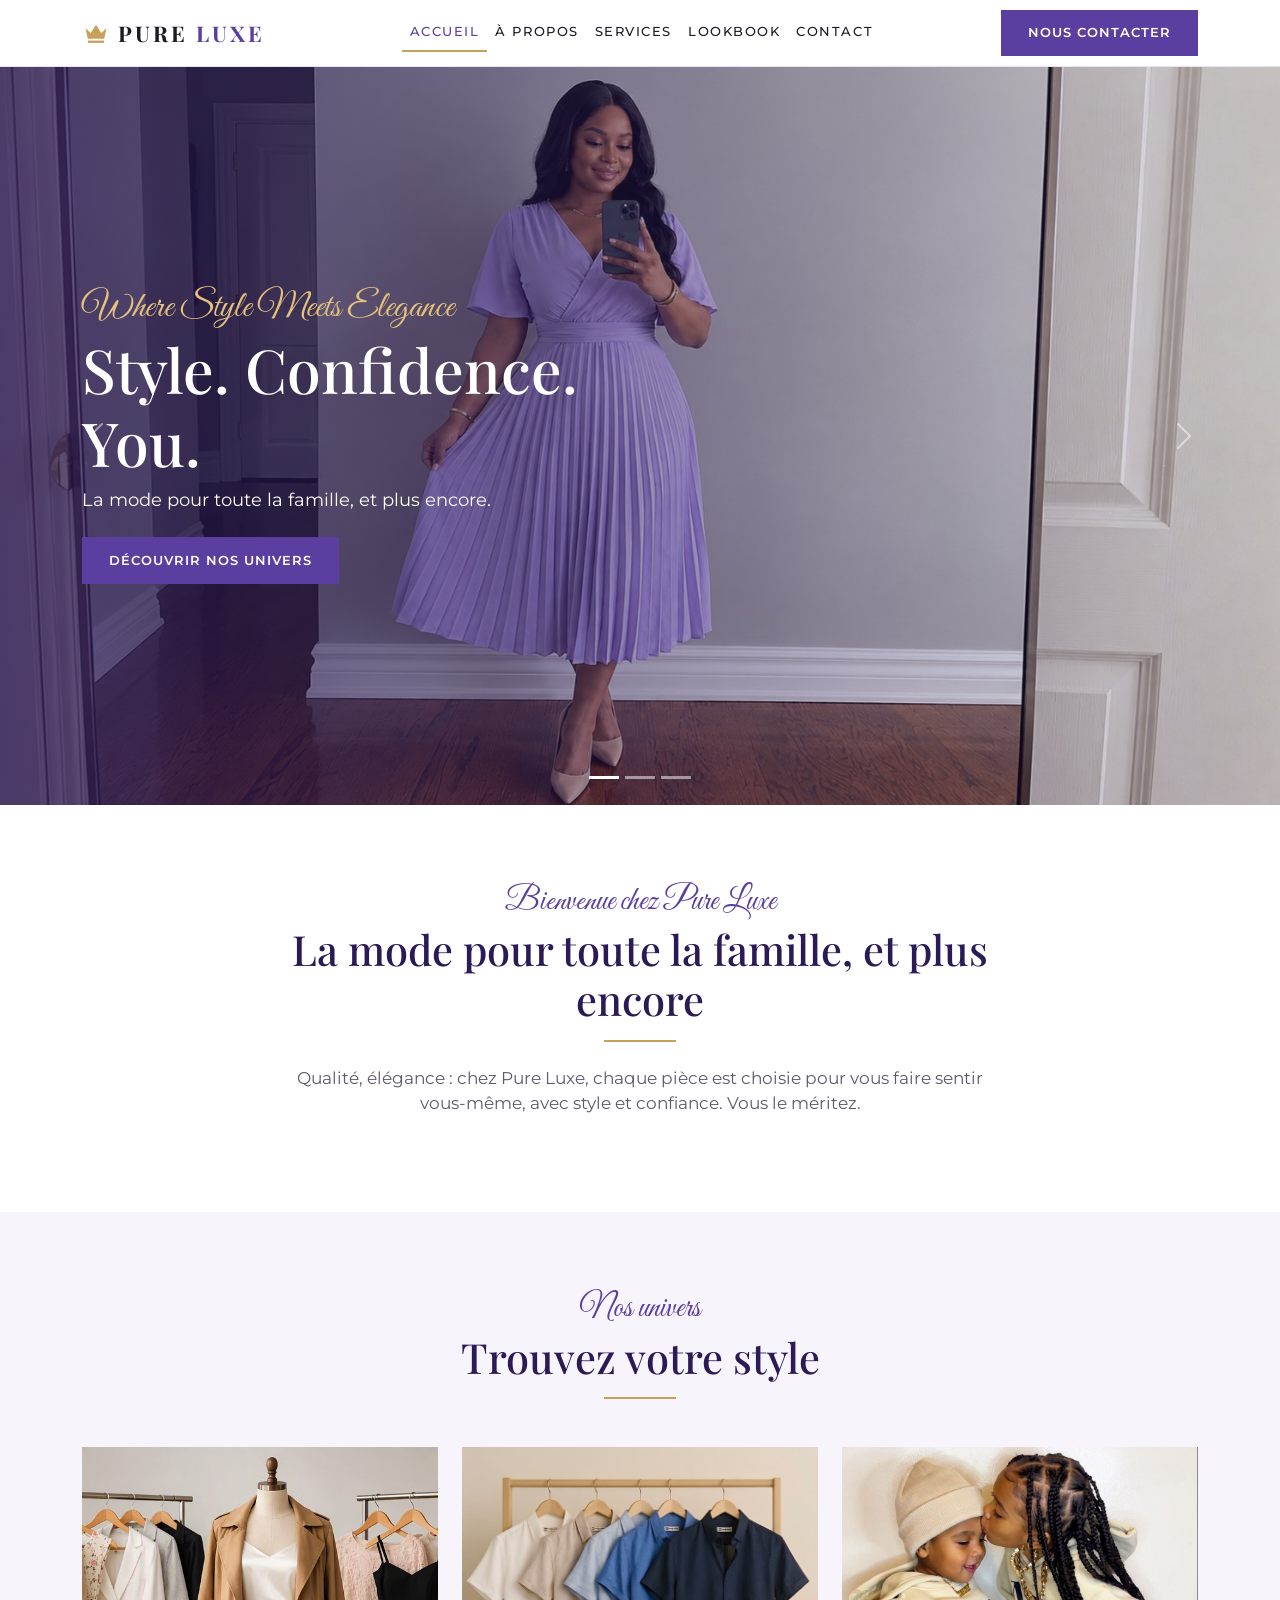
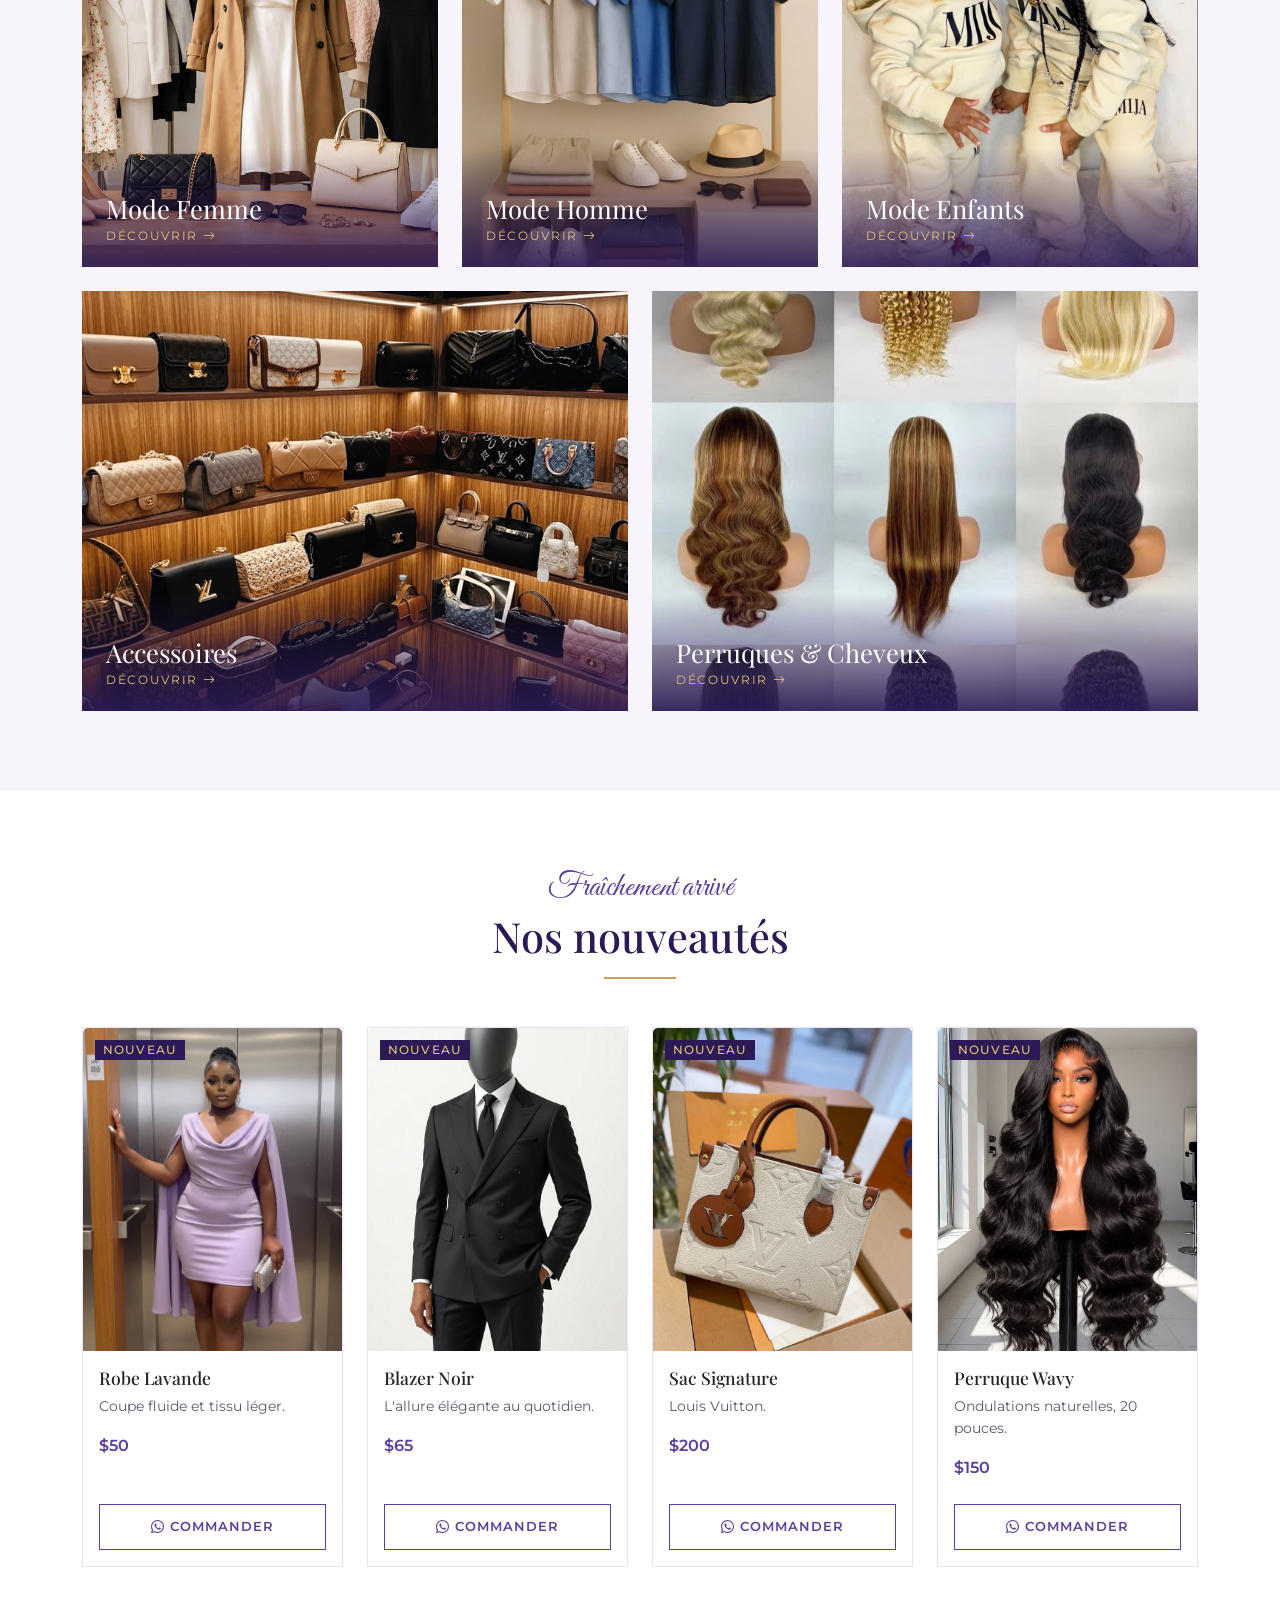
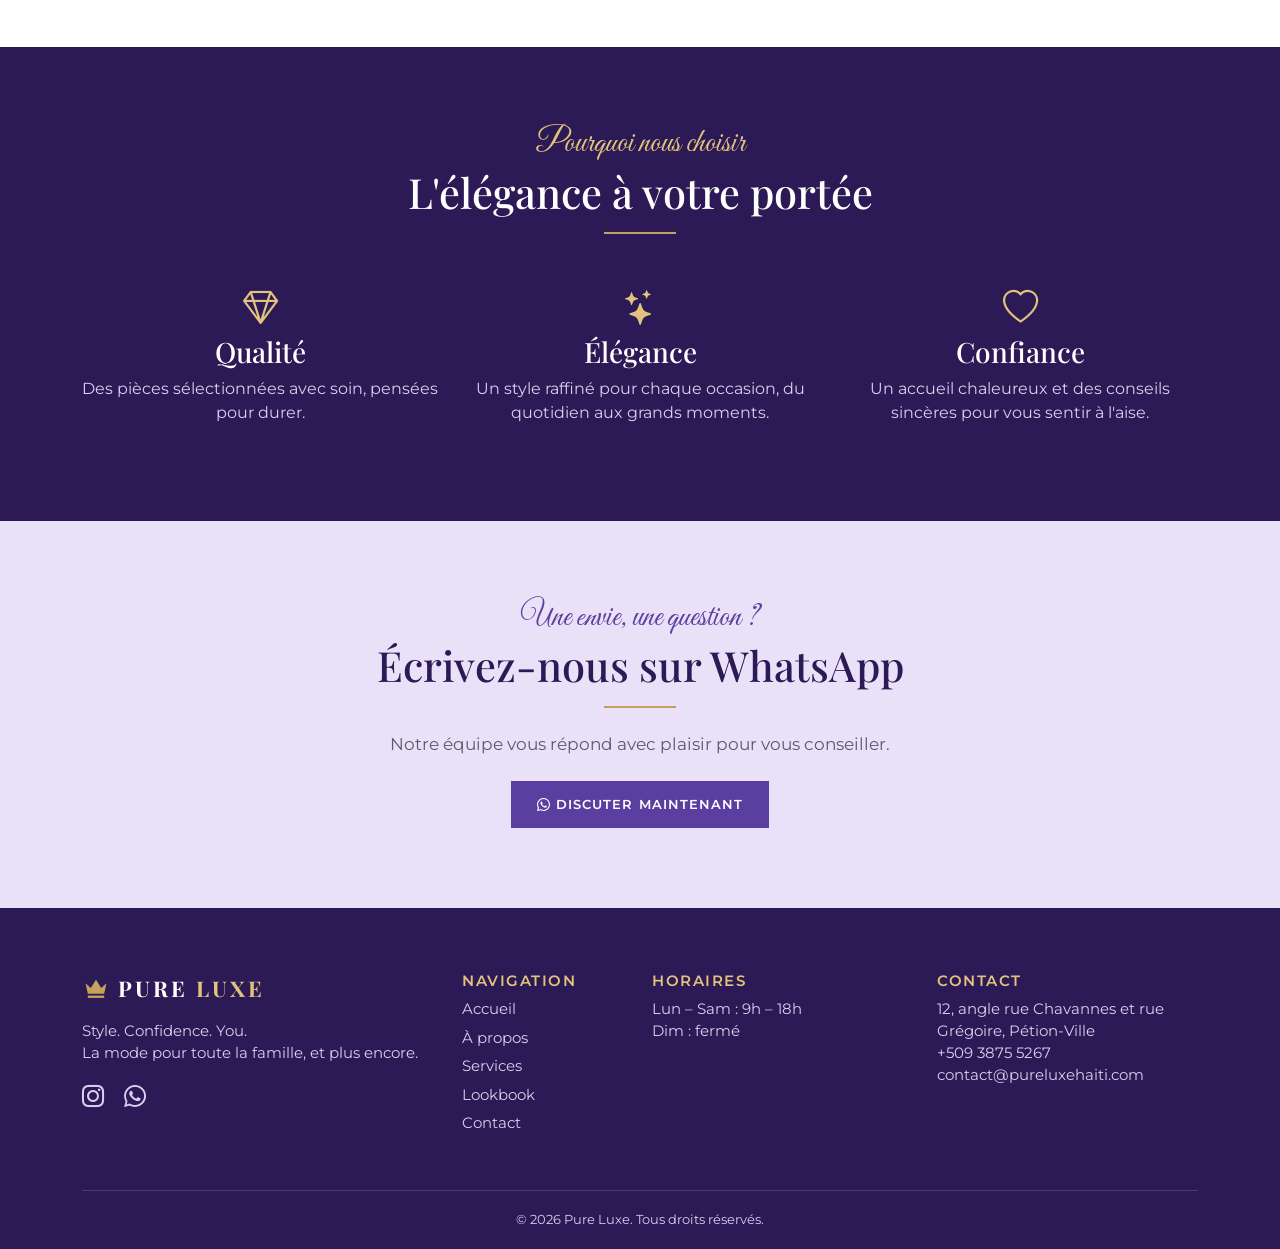
==== index.html @ d2f41824 "Ajout du site vitrine Pure Luxe" ====
<!DOCTYPE html>
<html lang="fr">
<head>
  <meta charset="UTF-8">
  <meta name="viewport" content="width=device-width, initial-scale=1.0">
  <title>Pure Luxe — Mode, accessoires et perruques</title>
  <meta name="description" content="Pure Luxe : mode pour toute la famille, accessoires, perruques et cheveux. Style. Confidence. You.">

  <link rel="preconnect" href="https://fonts.googleapis.com">
  <link rel="preconnect" href="https://fonts.gstatic.com" crossorigin>
  <link href="https://fonts.googleapis.com/css2?family=Great+Vibes&family=Montserrat:wght@400;500;600&family=Playfair+Display:wght@500;600;700&display=swap" rel="stylesheet">

  <link href="https://cdn.jsdelivr.net/npm/bootstrap@5.3.0/dist/css/bootstrap.min.css" rel="stylesheet">
  <link href="https://cdn.jsdelivr.net/npm/bootstrap-icons@1.11.3/font/bootstrap-icons.css" rel="stylesheet">
  <link href="css/style.css" rel="stylesheet">
</head>
<body>

  <!-- ===== EN-TÊTE ===== -->
  <header>
    <nav class="navbar navbar-expand-lg navbar-luxe sticky-top" aria-label="Navigation principale">
      <div class="container">
        <a class="navbar-brand brand" href="index.html">
          <svg class="brand-crown" viewBox="0 0 24 24" aria-hidden="true"><path d="M3 8l4.5 4L12 5l4.5 7L21 8l-2 9H5z"/><rect x="5" y="18.5" width="14" height="2"/></svg>
          <span class="brand-text">PURE <span>LUXE</span></span>
        </a>

        <button class="navbar-toggler" type="button" data-bs-toggle="collapse" data-bs-target="#menuPrincipal" aria-controls="menuPrincipal" aria-expanded="false" aria-label="Ouvrir le menu">
          <span class="navbar-toggler-icon"></span>
        </button>

        <div class="collapse navbar-collapse" id="menuPrincipal">
          <ul class="navbar-nav mx-auto">
            <li class="nav-item"><a class="nav-link active" href="index.html" aria-current="page">Accueil</a></li>
            <li class="nav-item"><a class="nav-link" href="a-propos.html">À propos</a></li>
            <li class="nav-item"><a class="nav-link" href="services.html">Services</a></li>
            <li class="nav-item"><a class="nav-link" href="lookbook.html">Lookbook</a></li>
            <li class="nav-item"><a class="nav-link" href="contact.html">Contact</a></li>
          </ul>
          <a href="contact.html" class="btn btn-luxe">Nous contacter</a>
        </div>
      </div>
    </nav>
  </header>

  <main>

    <!-- ===== CARROUSEL PRINCIPAL ===== -->
    <div id="heroCarousel" class="carousel slide carousel-fade" data-bs-ride="carousel">
      <div class="carousel-indicators">
        <button type="button" data-bs-target="#heroCarousel" data-bs-slide-to="0" class="active" aria-current="true" aria-label="Diapositive 1"></button>
        <button type="button" data-bs-target="#heroCarousel" data-bs-slide-to="1" aria-label="Diapositive 2"></button>
        <button type="button" data-bs-target="#heroCarousel" data-bs-slide-to="2" aria-label="Diapositive 3"></button>
      </div>

      <div class="carousel-inner">
        <div class="carousel-item active">
          <img src="images/accueil/hero-01.jpg" class="d-block w-100 hero-img" alt="Femme élégante vêtue d'une tenue lavande">
          <div class="hero-caption">
            <div class="container">
              <div class="hero-text">
                <p class="script-accent">Where Style Meets Elegance</p>
                <h1>Style. Confidence. You.</h1>
                <p>La mode pour toute la famille, et plus encore.</p>
                <a href="services.html" class="btn btn-luxe">Découvrir nos univers</a>
              </div>
            </div>
          </div>
        </div>

        <div class="carousel-item">
          <img src="images/accueil/hero-02.jpg" class="d-block w-100 hero-img" alt="Famille en tenues assorties dans des tons violets">
          <div class="hero-caption">
            <div class="container">
              <div class="hero-text">
                <p class="script-accent">Pour toute la famille</p>
                <h2>Femme, homme et enfants</h2>
                <p>Des pièces élégantes pour chaque membre de la famille.</p>
                <a href="services.html" class="btn btn-luxe">Voir nos collections</a>
              </div>
            </div>
          </div>
        </div>

        <div class="carousel-item">
          <img src="images/accueil/hero-03.jpg" class="d-block w-100 hero-img" alt="Perruque et accessoires de mode">
          <div class="hero-caption">
            <div class="container">
              <div class="hero-text">
                <p class="script-accent">Le détail qui change tout</p>
                <h2>Perruques, cheveux et accessoires</h2>
                <p>Complétez votre look avec une touche de confiance.</p>
                <a href="contact.html" class="btn btn-luxe">Nous écrire</a>
              </div>
            </div>
          </div>
        </div>
      </div>

      <button class="carousel-control-prev" type="button" data-bs-target="#heroCarousel" data-bs-slide="prev">
        <span class="carousel-control-prev-icon" aria-hidden="true"></span>
        <span class="visually-hidden">Précédent</span>
      </button>
      <button class="carousel-control-next" type="button" data-bs-target="#heroCarousel" data-bs-slide="next">
        <span class="carousel-control-next-icon" aria-hidden="true"></span>
        <span class="visually-hidden">Suivant</span>
      </button>
    </div>

    <!-- ===== PRÉSENTATION ===== -->
    <section class="section text-center">
      <div class="container narrow">
        <p class="script-accent">Bienvenue chez Pure Luxe</p>
        <h2 class="section-title">La mode pour toute la famille, et plus encore</h2>
        <div class="gold-rule" aria-hidden="true"></div>
        <p class="lead-muted">Qualité, élégance : chez Pure Luxe, chaque pièce est choisie pour vous faire sentir vous-même, avec style et confiance. Vous le méritez.</p>
      </div>
    </section>

    <!-- ===== NOS UNIVERS ===== -->
    <section class="section section-soft">
      <div class="container">
        <div class="text-center mb-5">
          <p class="script-accent">Nos univers</p>
          <h2 class="section-title">Trouvez votre style</h2>
          <div class="gold-rule" aria-hidden="true"></div>
        </div>

        <div class="row g-4">
          <div class="col-12 col-md-4">
            <a href="services.html#femme" class="category-tile">
              <img src="images/accueil/cat-femme.jpg" alt="Sélection de vêtements pour femme">
              <span class="category-label">
                <span class="category-name">Mode Femme</span>
                <span class="category-link">Découvrir <i class="bi bi-arrow-right" aria-hidden="true"></i></span>
              </span>
            </a>
          </div>
          <div class="col-12 col-md-4">
            <a href="services.html#homme" class="category-tile">
              <img src="images/accueil/cat-homme.jpg" alt="Sélection de vêtements pour homme">
              <span class="category-label">
                <span class="category-name">Mode Homme</span>
                <span class="category-link">Découvrir <i class="bi bi-arrow-right" aria-hidden="true"></i></span>
              </span>
            </a>
          </div>
          <div class="col-12 col-md-4">
            <a href="services.html#enfants" class="category-tile">
              <img src="images/accueil/cat-enfants.jpg" alt="Sélection de vêtements pour enfants">
              <span class="category-label">
                <span class="category-name">Mode Enfants</span>
                <span class="category-link">Découvrir <i class="bi bi-arrow-right" aria-hidden="true"></i></span>
              </span>
            </a>
          </div>
          <div class="col-12 col-md-6">
            <a href="services.html#accessoires" class="category-tile">
              <img src="images/accueil/cat-accessoires.jpg" alt="Sacs et accessoires de mode">
              <span class="category-label">
                <span class="category-name">Accessoires</span>
                <span class="category-link">Découvrir <i class="bi bi-arrow-right" aria-hidden="true"></i></span>
              </span>
            </a>
          </div>
          <div class="col-12 col-md-6">
            <a href="services.html#perruques" class="category-tile">
              <img src="images/accueil/cat-perruques.jpg" alt="Perruques et cheveux">
              <span class="category-label">
                <span class="category-name">Perruques &amp; Cheveux</span>
                <span class="category-link">Découvrir <i class="bi bi-arrow-right" aria-hidden="true"></i></span>
              </span>
            </a>
          </div>
        </div>
      </div>
    </section>

    <!-- ===== NOUVEAUTÉS ===== -->
    <section class="section">
      <div class="container">
        <div class="text-center mb-5">
          <p class="script-accent">Fraîchement arrivé</p>
          <h2 class="section-title">Nos nouveautés</h2>
          <div class="gold-rule" aria-hidden="true"></div>
        </div>

        <div class="row g-4">
          <div class="col-6 col-lg-3">
            <article class="card product-card h-100">
              <div class="product-media">
                <span class="badge badge-luxe">Nouveau</span>
                <img src="images/accueil/new-01.jpg" class="card-img-top" alt="Robe lavande à volants">
              </div>
              <div class="card-body">
                <h3 class="card-title">Robe Lavande</h3>
                <p class="card-text">Coupe fluide et tissu léger.</p>
                <p class="price">$50</p>
              </div>
              <div class="card-footer bg-transparent border-0 pb-3">
                <a href="https://wa.me/50942871436" class="btn btn-outline-luxe w-100" target="_blank" rel="noopener"><i class="bi bi-whatsapp" aria-hidden="true"></i> Commander</a>
              </div>
            </article>
          </div>
          <div class="col-6 col-lg-3">
            <article class="card product-card h-100">
              <div class="product-media">
                <span class="badge badge-luxe">Nouveau</span>
                <img src="images/accueil/new-02.jpg" class="card-img-top" alt="Blazer noir pour homme">
              </div>
              <div class="card-body">
                <h3 class="card-title">Blazer Noir</h3>
                <p class="card-text">L'allure élégante au quotidien.</p>
                <p class="price">$65</p>
              </div>
              <div class="card-footer bg-transparent border-0 pb-3">
                <a href="https://wa.me/50942871436" class="btn btn-outline-luxe w-100" target="_blank" rel="noopener"><i class="bi bi-whatsapp" aria-hidden="true"></i> Commander</a>
              </div>
            </article>
          </div>
          <div class="col-6 col-lg-3">
            <article class="card product-card h-100">
              <div class="product-media">
                <span class="badge badge-luxe">Nouveau</span>
                <img src="images/accueil/new-03.jpg" class="card-img-top" alt="Sac à main violet">
              </div>
              <div class="card-body">
                <h3 class="card-title">Sac Signature</h3>
                <p class="card-text">Louis Vuitton.</p>
                <p class="price">$200</p>
              </div>
              <div class="card-footer bg-transparent border-0 pb-3">
                <a href="https://wa.me/50942871436" class="btn btn-outline-luxe w-100" target="_blank" rel="noopener"><i class="bi bi-whatsapp" aria-hidden="true"></i> Commander</a>
              </div>
            </article>
          </div>
          <div class="col-6 col-lg-3">
            <article class="card product-card h-100">
              <div class="product-media">
                <span class="badge badge-luxe">Nouveau</span>
                <img src="images/accueil/new-04.jpg" class="card-img-top" alt="Perruque ondulée">
              </div>
              <div class="card-body">
                <h3 class="card-title">Perruque Wavy</h3>
                <p class="card-text">Ondulations naturelles, 20 pouces.</p>
                <p class="price">$150</p>
              </div>
              <div class="card-footer bg-transparent border-0 pb-3">
                <a href="https://wa.me/50942871436" class="btn btn-outline-luxe w-100" target="_blank" rel="noopener"><i class="bi bi-whatsapp" aria-hidden="true"></i> Commander</a>
              </div>
            </article>
          </div>
        </div>
      </div>
    </section>

    <!-- ===== POURQUOI PURE LUXE ===== -->
    <section class="section section-plum text-center">
      <div class="container">
        <p class="script-accent text-gold">Pourquoi nous choisir</p>
        <h2 class="section-title">L'élégance à votre portée</h2>
        <div class="gold-rule" aria-hidden="true"></div>

        <div class="row g-4 mt-3">
          <div class="col-md-4">
            <i class="bi bi-gem why-icon" aria-hidden="true"></i>
            <h3>Qualité</h3>
            <p>Des pièces sélectionnées avec soin, pensées pour durer.</p>
          </div>
          <div class="col-md-4">
            <i class="bi bi-stars why-icon" aria-hidden="true"></i>
            <h3>Élégance</h3>
            <p>Un style raffiné pour chaque occasion, du quotidien aux grands moments.</p>
          </div>
          <div class="col-md-4">
            <i class="bi bi-heart why-icon" aria-hidden="true"></i>
            <h3>Confiance</h3>
            <p>Un accueil chaleureux et des conseils sincères pour vous sentir à l'aise.</p>
          </div>
        </div>
      </div>
    </section>

    <!-- ===== BANDEAU D'APPEL ===== -->
    <section class="section cta text-center">
      <div class="container narrow">
        <p class="script-accent">Une envie, une question ?</p>
        <h2 class="section-title">Écrivez-nous sur WhatsApp</h2>
        <div class="gold-rule" aria-hidden="true"></div>
        <p class="lead-muted mb-4">Notre équipe vous répond avec plaisir pour vous conseiller.</p>
        <a href="https://wa.me/50942871436" class="btn btn-luxe" target="_blank" rel="noopener"><i class="bi bi-whatsapp" aria-hidden="true"></i> Discuter maintenant</a>
      </div>
    </section>

  </main>

  <!-- ===== PIED DE PAGE ===== -->
  <footer class="site-footer">
    <div class="container">
      <div class="row g-4">
        <div class="col-lg-4 footer-brand">
          <a class="brand mb-3" href="index.html">
            <svg class="brand-crown" viewBox="0 0 24 24" aria-hidden="true"><path d="M3 8l4.5 4L12 5l4.5 7L21 8l-2 9H5z"/><rect x="5" y="18.5" width="14" height="2"/></svg>
            <span class="brand-text">PURE <span>LUXE</span></span>
          </a>
          <p>Style. Confidence. You.<br>La mode pour toute la famille, et plus encore.</p>
          <div class="footer-social">
            <a href="https://www.instagram.com/pureluxehaiti10/" target="_blank" rel="noopener" aria-label="Instagram"><i class="bi bi-instagram" aria-hidden="true"></i></a>
            <a href="https://wa.me/50942871436" target="_blank" rel="noopener" aria-label="WhatsApp"><i class="bi bi-whatsapp" aria-hidden="true"></i></a>
          </div>
        </div>

        <div class="col-6 col-lg-2">
          <h3>Navigation</h3>
          <ul class="list-unstyled">
            <li><a href="index.html">Accueil</a></li>
            <li><a href="a-propos.html">À propos</a></li>
            <li><a href="services.html">Services</a></li>
            <li><a href="lookbook.html">Lookbook</a></li>
            <li><a href="contact.html">Contact</a></li>
          </ul>
        </div>

        <div class="col-6 col-lg-3">
          <h3>Horaires</h3>
          <p>Lun – Sam : 9h – 18h<br>Dim : fermé</p>
        </div>

        <div class="col-lg-3">
          <h3>Contact</h3>
          <p>
            12, angle rue Chavannes et rue Grégoire, Pétion-Ville<br>
            <a href="tel:+50938755267">+509 3875 5267</a><br>
            <a href="mailto:contact@pureluxehaiti.com">contact@pureluxehaiti.com</a>
          </p>
        </div>
      </div>

      <div class="footer-bottom">
        <p class="mb-0">&copy; 2026 Pure Luxe. Tous droits réservés.</p>
      </div>
    </div>
  </footer>

  <script src="https://cdn.jsdelivr.net/npm/bootstrap@5.3.0/dist/js/bootstrap.bundle.min.js"></script>
</body>
</html>
---- css/style.css ----
/* ==========================================================================
   Pure Luxe — style.css
   Bootstrap 5.3 (CDN) + surcouche de marque : violet, prune, or
   ========================================================================== */

:root {
  --plum: #2B1A55;
  --violet: #5B3FA0;
  --violet-dark: #46307F;
  --lavender: #E9E1F7;
  --lavender-soft: #F7F4FC;
  --ink: #1C1A24;
  --muted: #5E586B;
  --gold: #C6A15B;        /* décoratif seulement (filets, icônes) */
  --gold-light: #E2C27D;  /* lisible sur fond prune */
  --soft-text: #D9CFF0;   /* texte clair sur fond prune */

  --font-title: 'Playfair Display', Georgia, serif;
  --font-body: 'Montserrat', Arial, sans-serif;
  --font-script: 'Great Vibes', cursive;
}

/* ---------- Base ---------- */
body {
  font-family: var(--font-body);
  color: var(--ink);
  background-color: #fff;
}
h1, h2, h3, h4 {
  font-family: var(--font-title);
  color: var(--plum);
}
a { color: var(--violet); }

a:focus-visible,
.btn:focus-visible,
button:focus-visible {
  outline: 3px solid var(--gold);
  outline-offset: 2px;
}

/* ---------- Typographie et sections ---------- */
.script-accent {
  font-family: var(--font-script);
  font-size: 2rem;
  line-height: 1.1;
  color: var(--violet);
  margin-bottom: 0.25rem;
}
.text-gold { color: var(--gold-light) !important; }

.section { padding: 5rem 0; }
.section-soft { background-color: var(--lavender-soft); }
.section-title { font-size: clamp(1.8rem, 3.5vw, 2.6rem); }
.narrow { max-width: 720px; }
.lead-muted { color: var(--muted); font-size: 1.05rem; }
.gold-rule {
  width: 72px;
  height: 2px;
  background-color: var(--gold);
  margin: 1rem auto 1.5rem;
}

/* ---------- Boutons ---------- */
.btn-luxe,
.btn-outline-luxe {
  border-radius: 0;
  font-size: 0.8rem;
  font-weight: 600;
  letter-spacing: 0.08em;
  text-transform: uppercase;
  padding: 0.8rem 1.6rem;
}
.btn-luxe {
  background-color: var(--violet);
  border: 1px solid var(--violet);
  color: #fff;
}
.btn-luxe:hover,
.btn-luxe:focus {
  background-color: var(--violet-dark);
  border-color: var(--violet-dark);
  color: #fff;
}
.btn-outline-luxe {
  background-color: transparent;
  border: 1px solid var(--violet);
  color: var(--violet);
}
.btn-outline-luxe:hover,
.btn-outline-luxe:focus {
  background-color: var(--violet);
  color: #fff;
}

/* ---------- Navigation ---------- */
.navbar-luxe {
  background-color: rgba(255, 255, 255, 0.96);
  backdrop-filter: blur(6px);
  border-bottom: 1px solid var(--lavender);
  padding: 0.6rem 0;
}
.brand {
  display: inline-flex;
  align-items: center;
  gap: 0.5rem;
  text-decoration: none;
}
.brand-crown { width: 28px; height: 28px; fill: var(--gold); }
.brand-text {
  font-family: var(--font-title);
  font-weight: 700;
  font-size: 1.35rem;
  letter-spacing: 0.14em;
  color: var(--ink);
}
.brand-text span { color: var(--violet); }

.navbar-luxe .nav-link {
  font-size: 0.8rem;
  font-weight: 500;
  letter-spacing: 0.12em;
  text-transform: uppercase;
  color: var(--ink);
  padding: 0.5rem 1rem;
  border-bottom: 2px solid transparent;
}
.navbar-luxe .nav-link:hover,
.navbar-luxe .nav-link.active {
  color: var(--violet);
}
.navbar-luxe .nav-link.active { border-bottom-color: var(--gold); }

/* ---------- Carrousel principal ---------- */
.carousel-item { background: linear-gradient(135deg, var(--plum), var(--violet)); }
.hero-img {
  height: 82vh;
  min-height: 520px;
  max-height: 760px;
  object-fit: cover;
}
.carousel-item::after {
  content: "";
  position: absolute;
  inset: 0;
  background: linear-gradient(90deg, rgba(43, 26, 85, 0.8) 0%, rgba(43, 26, 85, 0.4) 55%, rgba(43, 26, 85, 0.1) 100%);
}
.hero-caption {
  position: absolute;
  inset: 0;
  z-index: 2;
  display: flex;
  align-items: center;
  pointer-events: none; /* laisse les flèches du carrousel cliquables */
}
.hero-caption a { pointer-events: auto; }
.hero-text { max-width: 560px; color: #fff; }
.hero-text h1,
.hero-text h2 {
  color: #fff;
  font-size: clamp(2.2rem, 5vw, 3.8rem);
}
.hero-text .script-accent { color: var(--gold-light); font-size: 2.3rem; }
.hero-text p:not(.script-accent) { font-size: 1.1rem; margin-bottom: 1.5rem; }

/* ---------- Catégories ---------- */
.category-tile {
  position: relative;
  display: block;
  overflow: hidden;
  background-color: var(--lavender);
}
.category-tile img {
  width: 100%;
  height: 420px;
  object-fit: cover;
  transition: transform 0.6s ease;
}
.category-tile:hover img { transform: scale(1.06); }
.category-label {
  position: absolute;
  left: 0;
  right: 0;
  bottom: 0;
  display: flex;
  flex-direction: column;
  padding: 2.5rem 1.5rem 1.4rem;
  background: linear-gradient(0deg, rgba(43, 26, 85, 0.9), rgba(43, 26, 85, 0));
  color: #fff;
}
.category-name { font-family: var(--font-title); font-size: 1.6rem; }
.category-link {
  font-size: 0.75rem;
  letter-spacing: 0.14em;
  text-transform: uppercase;
  color: var(--gold-light);
}

/* ---------- Cartes produits ---------- */
.product-card {
  border: 1px solid var(--lavender);
  border-radius: 0;
  transition: box-shadow 0.3s ease, transform 0.3s ease;
}
.product-card:hover {
  box-shadow: 0 14px 30px rgba(43, 26, 85, 0.12);
  transform: translateY(-4px);
}
.product-media { position: relative; }
.product-media img { aspect-ratio: 4 / 5; object-fit: cover; }
.badge-luxe {
  position: absolute;
  top: 0.75rem;
  left: 0.75rem;
  background-color: var(--plum);
  color: var(--gold-light);
  font-weight: 500;
  letter-spacing: 0.1em;
  text-transform: uppercase;
  border-radius: 0;
}
.product-card .card-title { font-size: 1.1rem; }
.product-card .card-text { color: var(--muted); font-size: 0.9rem; }
.price { color: var(--violet); font-weight: 600; margin: 0; }

/* ---------- Section prune ---------- */
.section-plum { background-color: var(--plum); color: var(--soft-text); }
.section-plum .section-title,
.section-plum h3 { color: #fff; }
.why-icon { font-size: 2.2rem; color: var(--gold-light); }

/* ---------- Bandeau d'appel ---------- */
.cta { background-color: var(--lavender); }

/* ---------- Pied de page ---------- */
.site-footer {
  background-color: var(--plum);
  color: var(--soft-text);
  padding: 4rem 0 0;
  font-size: 0.92rem;
}
.site-footer h2,
.site-footer h3 {
  font-family: var(--font-body);
  font-size: 0.95rem;
  font-weight: 600;
  letter-spacing: 0.1em;
  text-transform: uppercase;
  color: var(--gold-light);
}
.site-footer a { color: var(--soft-text); text-decoration: none; }
.site-footer a:hover { color: #fff; text-decoration: underline; }
.site-footer li { margin-bottom: 0.4rem; }
.footer-brand .brand-text { color: #fff; }
.footer-brand .brand-text span { color: var(--gold-light); }
.footer-social a { font-size: 1.4rem; margin-right: 1rem; }
.footer-bottom {
  border-top: 1px solid rgba(255, 255, 255, 0.15);
  margin-top: 2.5rem;
  padding: 1.2rem 0;
  text-align: center;
  font-size: 0.82rem;
}

/* ---------- Responsive ---------- */
@media (max-width: 767.98px) {
  .section { padding: 3.5rem 0; }
  .hero-img { height: 70vh; min-height: 480px; }
  .category-tile img { height: 320px; }
}

@media (prefers-reduced-motion: reduce) {
  .category-tile img,
  .product-card { transition: none; }
}
/* ---------- Bannière des pages intérieures ---------- */
.page-hero {
  background: linear-gradient(135deg, var(--plum), var(--violet-dark));
  text-align: center;
  padding: 5rem 0 4rem;
}
.page-hero h1 {
  color: #fff;
  font-size: clamp(2.2rem, 5vw, 3.4rem);
}
.page-hero .script-accent { color: var(--gold-light); font-size: 2.3rem; }
.page-hero p:not(.script-accent) {
  color: var(--soft-text);
  max-width: 560px;
  margin: 0 auto;
}
.gold-rule-left { margin-left: 0; }

/* ---------- À propos ---------- */
.story-img {
  width: 100%;
  max-height: 460px;
  object-fit: cover;
  border: 1px solid var(--lavender);
  box-shadow: 14px 14px 0 var(--lavender);
}
.value-card {
  height: 100%;
  background-color: #fff;
  border: 1px solid var(--lavender);
  padding: 2.2rem 1.5rem;
  text-align: center;
}
.value-card .bi { font-size: 2rem; color: var(--violet); }
.value-card h3 { font-size: 1.2rem; margin-top: 0.75rem; }
.value-card p { color: var(--muted); font-size: 0.92rem; margin-bottom: 0; }

.quote-band {
  background-color: var(--plum);
  text-align: center;
  padding: 4.5rem 0;
}
.quote-band p {
  font-family: var(--font-script);
  font-size: clamp(2.2rem, 6vw, 3.6rem);
  color: var(--gold-light);
  margin: 0;
}

/* ---------- Services ---------- */
.service-block { scroll-margin-top: 90px; }
.service-img {
  width: 100%;
  height: 420px;
  object-fit: cover;
  border: 1px solid var(--lavender);
}
.check-list {
  list-style: none;
  padding: 0;
  margin: 1.2rem 0 1.8rem;
}
.check-list li {
  display: flex;
  align-items: flex-start;
  gap: 0.6rem;
  margin-bottom: 0.55rem;
  color: var(--muted);
}
.check-list .bi { color: var(--violet); }

@media (max-width: 767.98px) {
  .page-hero { padding: 3.5rem 0 3rem; }
  .service-img { height: 300px; }
}
/* ---------- Lookbook ---------- */
.look {
  position: relative;
  margin: 0;
  overflow: hidden;
  background-color: var(--lavender);
}
.look img {
  width: 100%;
  height: 440px;
  object-fit: cover;
  transition: transform 0.6s ease;
}
.look:hover img { transform: scale(1.05); }
.look figcaption {
  position: absolute;
  left: 0;
  right: 0;
  bottom: 0;
  padding: 2.4rem 1.25rem 1rem;
  background: linear-gradient(0deg, rgba(43, 26, 85, 0.9), rgba(43, 26, 85, 0));
  color: #fff;
  font-family: var(--font-title);
  font-size: 1.15rem;
}
.look-tag {
  display: block;
  font-family: var(--font-body);
  font-size: 0.7rem;
  letter-spacing: 0.14em;
  text-transform: uppercase;
  color: var(--gold-light);
}

/* ---------- Contact : coordonnées ---------- */
.contact-card {
  height: 100%;
  text-align: center;
  background-color: #fff;
  border: 1px solid var(--lavender);
  padding: 2rem 1.25rem;
}
.contact-card .bi { font-size: 1.8rem; color: var(--violet); }
.contact-card h2 { font-size: 1.1rem; margin-top: 0.6rem; }
.contact-card p { color: var(--muted); font-size: 0.92rem; margin: 0; }

/* ---------- Contact : formulaire ---------- */
.form-panel {
  background-color: #fff;
  border: 1px solid var(--lavender);
  padding: 2.2rem;
}
.form-note { color: var(--muted); font-size: 0.88rem; }
.req { color: var(--violet); font-weight: 600; }
.form-label { font-weight: 500; font-size: 0.9rem; }
.form-panel .form-control,
.form-panel .form-select {
  border-radius: 0;
  border-color: #cfc6e4;
  padding: 0.75rem 1rem;
}
.form-panel .form-control:focus,
.form-panel .form-select:focus {
  border-color: var(--violet);
  box-shadow: 0 0 0 0.2rem rgba(91, 63, 160, 0.2);
}

/* ---------- Contact : panneau latéral ---------- */
.side-panel {
  height: 100%;
  background-color: var(--plum);
  color: var(--soft-text);
  padding: 2.2rem;
}
.side-panel h3 { color: #fff; font-size: 1.3rem; }
.hours-list { margin: 0; }
.hours-list div {
  display: flex;
  justify-content: space-between;
  padding: 0.6rem 0;
  border-bottom: 1px solid rgba(255, 255, 255, 0.15);
}
.hours-list dt { font-weight: 500; color: #fff; }
.hours-list dd { margin: 0; }
.side-panel .btn {
  border-radius: 0;
  font-size: 0.8rem;
  font-weight: 600;
  letter-spacing: 0.08em;
  text-transform: uppercase;
  padding: 0.8rem 1.2rem;
}
.btn-gold {
  background-color: var(--gold-light);
  border: 1px solid var(--gold-light);
  color: var(--plum);
}
.btn-gold:hover,
.btn-gold:focus {
  background-color: #fff;
  border-color: #fff;
  color: var(--plum);
}

/* ---------- Contact : plan ---------- */
.map-embed {
  aspect-ratio: 16 / 9;
  border: 1px solid var(--lavender);
  overflow: hidden;
}
.map-embed iframe { width: 100%; height: 100%; border: 0; }
.link-arrow {
  display: inline-block;
  margin-top: 1.5rem;
  color: var(--violet);
  font-size: 0.8rem;
  font-weight: 600;
  letter-spacing: 0.1em;
  text-transform: uppercase;
  text-decoration: none;
  border-bottom: 2px solid var(--gold);
}
.link-arrow:hover { color: var(--violet-dark); }

/* ---------- Page de confirmation ---------- */
.thanks { padding: 8rem 0 6rem; min-height: 60vh; }
.thanks-icon { font-size: 3rem; color: var(--violet); }

/* ---------- Responsive ---------- */
@media (max-width: 767.98px) {
  .look img { height: 340px; }
  .form-panel,
  .side-panel { padding: 1.6rem; }
  .thanks { padding: 6rem 0 4rem; }
}

@media (prefers-reduced-motion: reduce) {
  .look img { transition: none; }
}
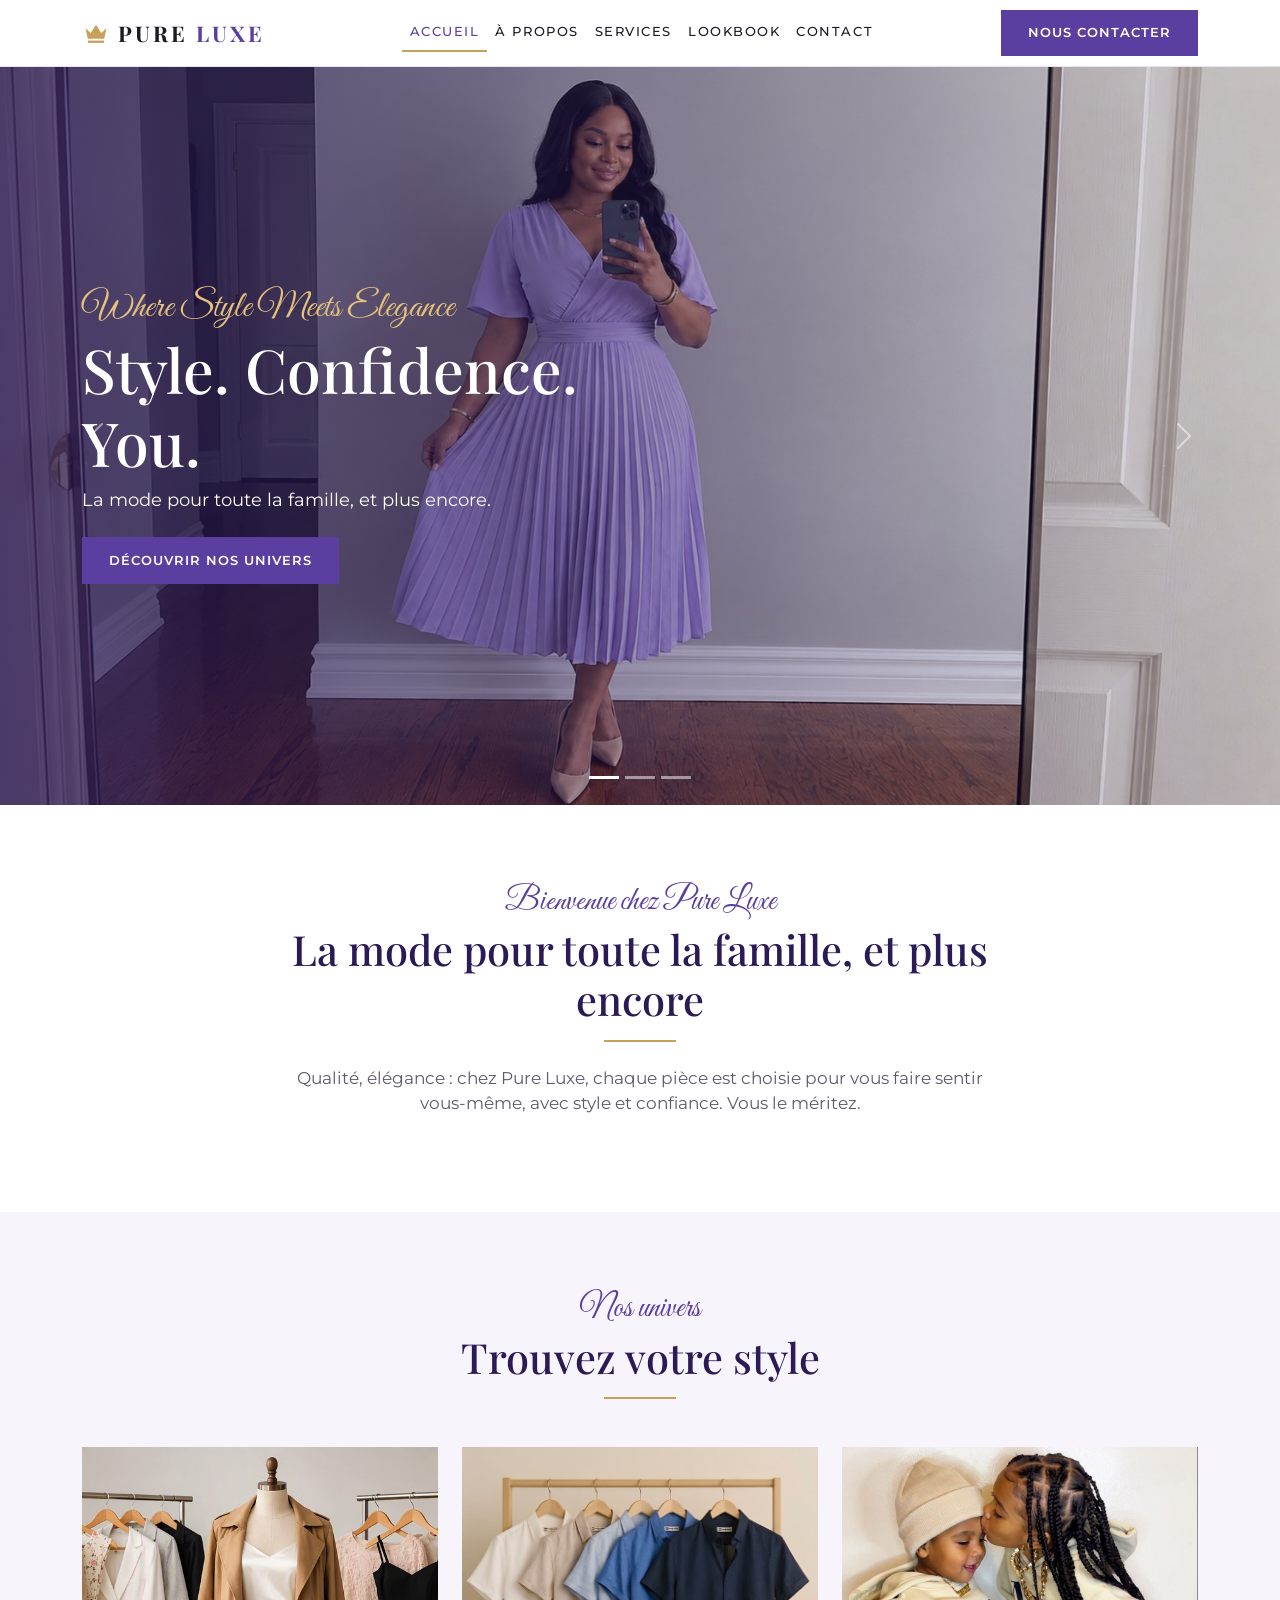
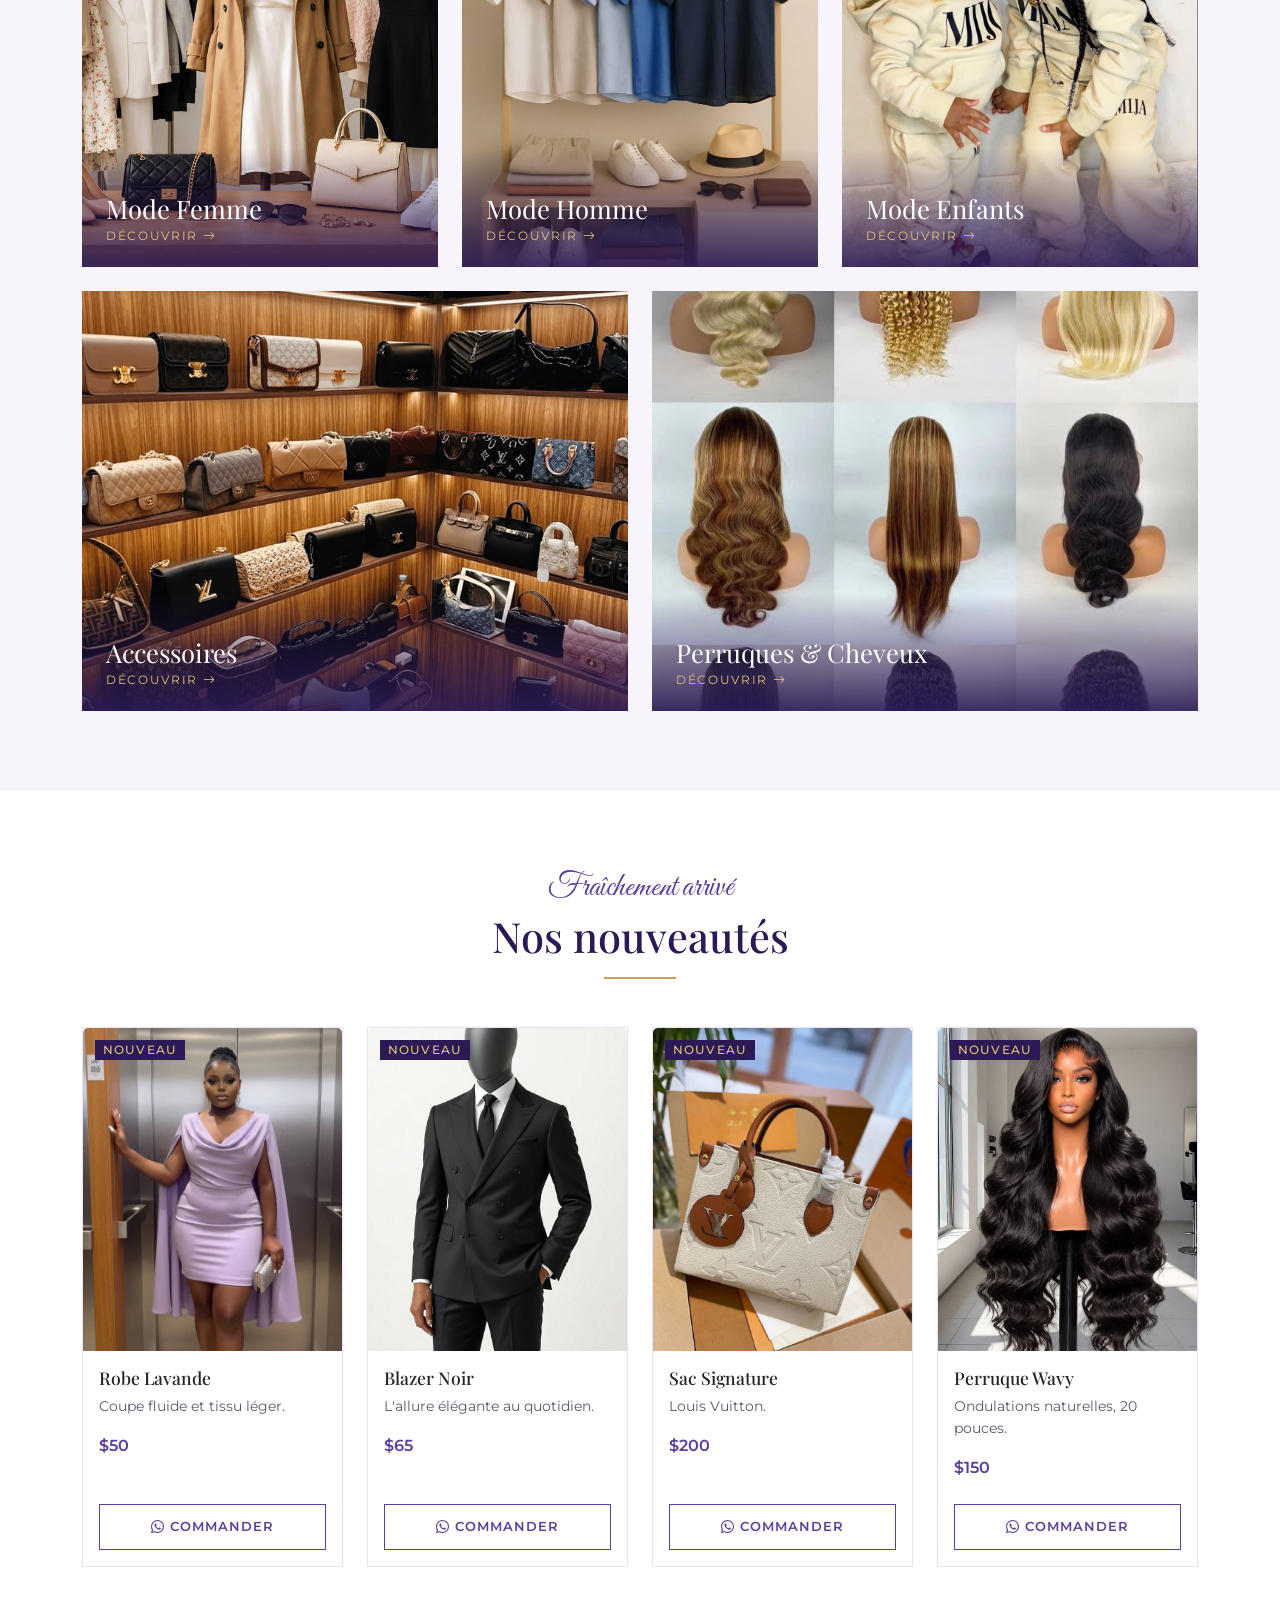
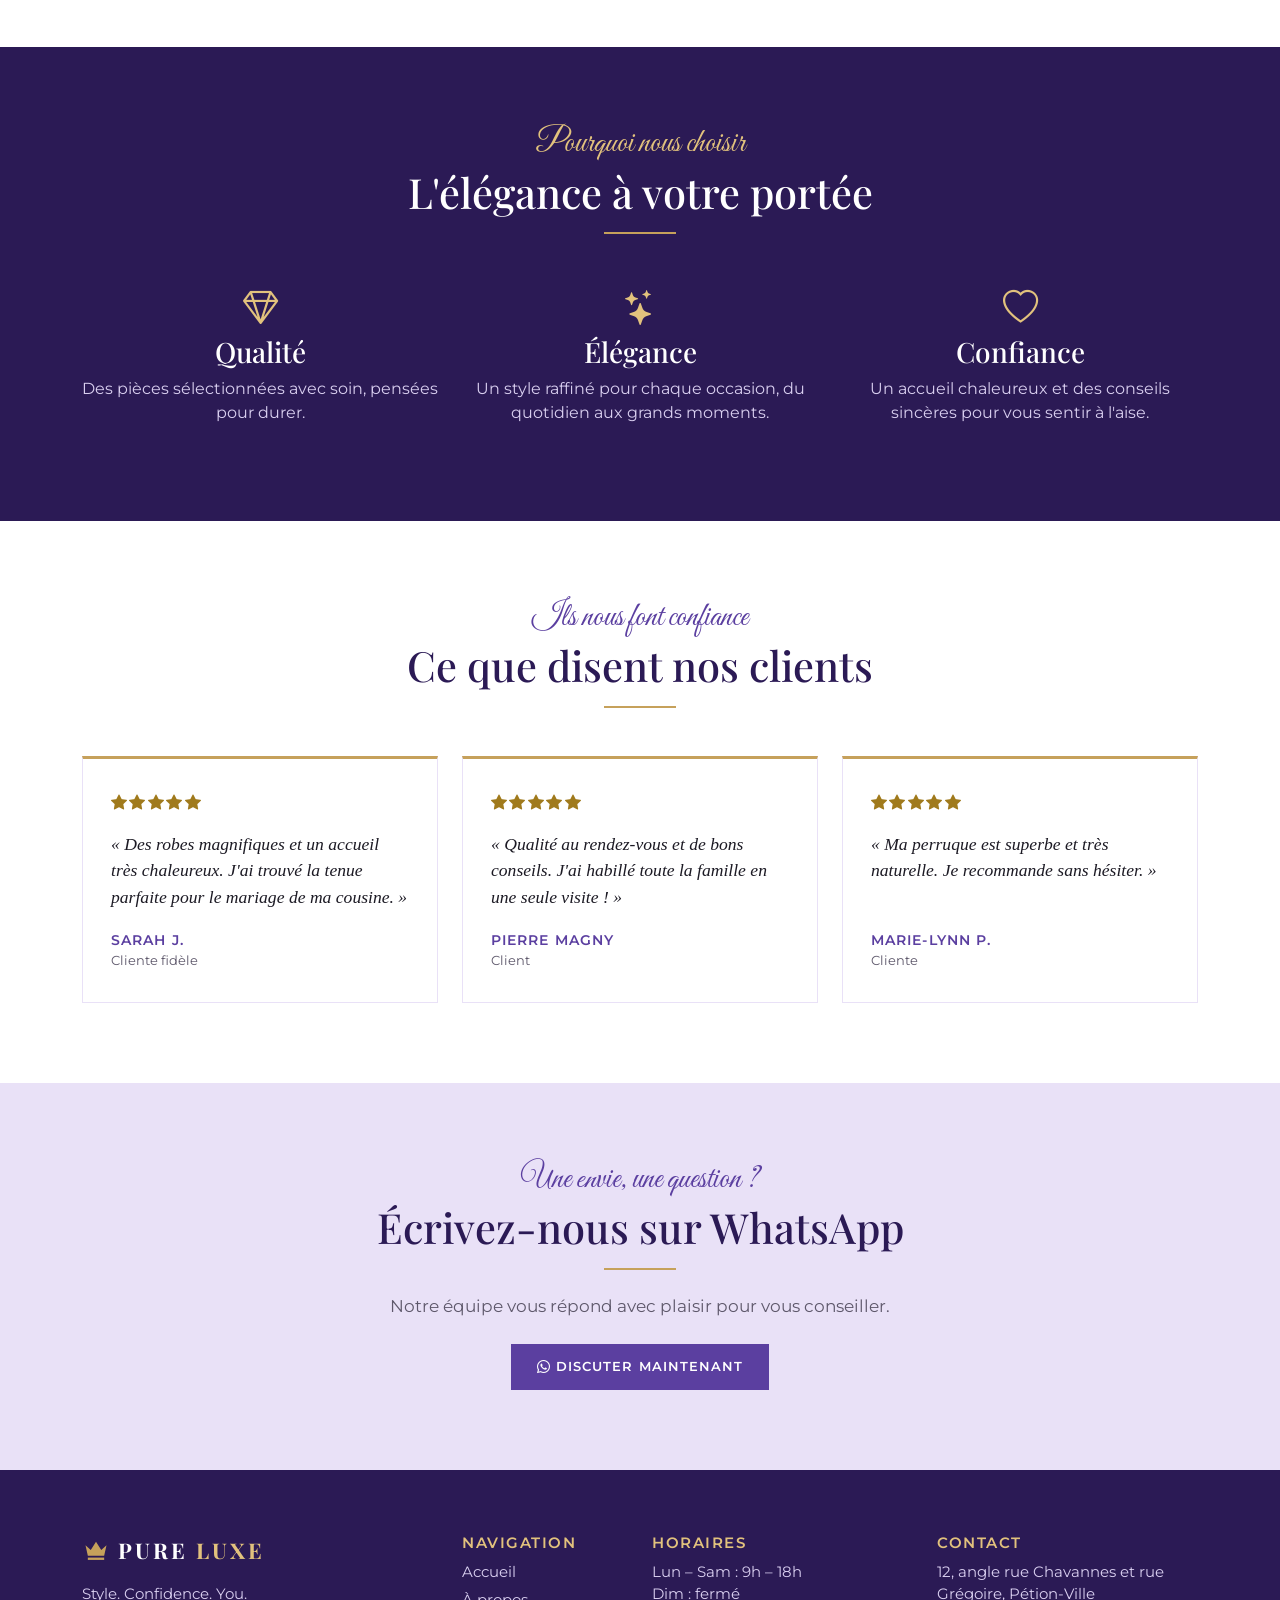
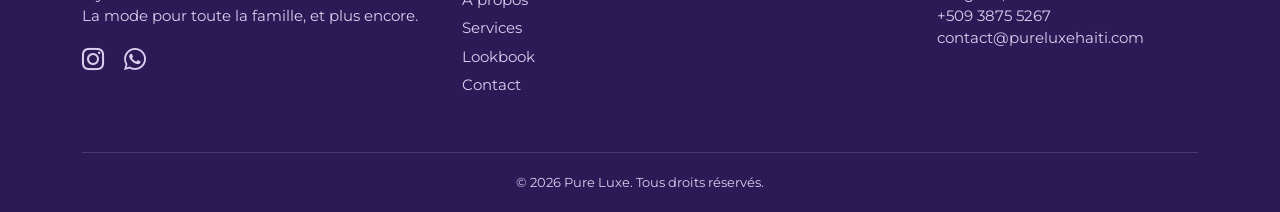
==== commit 269ec849: "Ajout des avis clients et des infos pratiques" ====
--- a/index.html
+++ b/index.html
@@ -198,7 +198,7 @@
                 <p class="price">$50</p>
               </div>
               <div class="card-footer bg-transparent border-0 pb-3">
-                <a href="https://wa.me/50942871436" class="btn btn-outline-luxe w-100" target="_blank" rel="noopener"><i class="bi bi-whatsapp" aria-hidden="true"></i> Commander</a>
+                <a href="https://wa.me/50938755267" class="btn btn-outline-luxe w-100" target="_blank" rel="noopener"><i class="bi bi-whatsapp" aria-hidden="true"></i> Commander</a>
               </div>
             </article>
           </div>
@@ -214,7 +214,7 @@
                 <p class="price">$65</p>
               </div>
               <div class="card-footer bg-transparent border-0 pb-3">
-                <a href="https://wa.me/50942871436" class="btn btn-outline-luxe w-100" target="_blank" rel="noopener"><i class="bi bi-whatsapp" aria-hidden="true"></i> Commander</a>
+                <a href="https://wa.me/50938755267" class="btn btn-outline-luxe w-100" target="_blank" rel="noopener"><i class="bi bi-whatsapp" aria-hidden="true"></i> Commander</a>
               </div>
             </article>
           </div>
@@ -230,7 +230,7 @@
                 <p class="price">$200</p>
               </div>
               <div class="card-footer bg-transparent border-0 pb-3">
-                <a href="https://wa.me/50942871436" class="btn btn-outline-luxe w-100" target="_blank" rel="noopener"><i class="bi bi-whatsapp" aria-hidden="true"></i> Commander</a>
+                <a href="https://wa.me/50938755267" class="btn btn-outline-luxe w-100" target="_blank" rel="noopener"><i class="bi bi-whatsapp" aria-hidden="true"></i> Commander</a>
               </div>
             </article>
           </div>
@@ -246,7 +246,7 @@
                 <p class="price">$150</p>
               </div>
               <div class="card-footer bg-transparent border-0 pb-3">
-                <a href="https://wa.me/50942871436" class="btn btn-outline-luxe w-100" target="_blank" rel="noopener"><i class="bi bi-whatsapp" aria-hidden="true"></i> Commander</a>
+                <a href="https://wa.me/50938755267" class="btn btn-outline-luxe w-100" target="_blank" rel="noopener"><i class="bi bi-whatsapp" aria-hidden="true"></i> Commander</a>
               </div>
             </article>
           </div>
@@ -276,6 +276,51 @@
             <i class="bi bi-heart why-icon" aria-hidden="true"></i>
             <h3>Confiance</h3>
             <p>Un accueil chaleureux et des conseils sincères pour vous sentir à l'aise.</p>
+          </div>
+        </div>
+      </div>
+    </section>
+
+    <!-- ===== AVIS CLIENTS ===== -->
+    <section class="section text-center">
+      <div class="container">
+        <p class="script-accent">Ils nous font confiance</p>
+        <h2 class="section-title">Ce que disent nos clients</h2>
+        <div class="gold-rule" aria-hidden="true"></div>
+
+        <div class="row g-4 mt-3 text-start">
+          <div class="col-md-4">
+            <figure class="review-card">
+              <div class="review-stars" role="img" aria-label="Note : 5 sur 5">
+                <i class="bi bi-star-fill" aria-hidden="true"></i><i class="bi bi-star-fill" aria-hidden="true"></i><i class="bi bi-star-fill" aria-hidden="true"></i><i class="bi bi-star-fill" aria-hidden="true"></i><i class="bi bi-star-fill" aria-hidden="true"></i>
+              </div>
+              <blockquote>
+                <p>« Des robes magnifiques et un accueil très chaleureux. J'ai trouvé la tenue parfaite pour le mariage de ma cousine. »</p>
+              </blockquote>
+              <figcaption>Sarah J.<span>Cliente fidèle</span></figcaption>
+            </figure>
+          </div>
+          <div class="col-md-4">
+            <figure class="review-card">
+              <div class="review-stars" role="img" aria-label="Note : 5 sur 5">
+                <i class="bi bi-star-fill" aria-hidden="true"></i><i class="bi bi-star-fill" aria-hidden="true"></i><i class="bi bi-star-fill" aria-hidden="true"></i><i class="bi bi-star-fill" aria-hidden="true"></i><i class="bi bi-star-fill" aria-hidden="true"></i>
+              </div>
+              <blockquote>
+                <p>« Qualité au rendez-vous et de bons conseils. J'ai habillé toute la famille en une seule visite ! »</p>
+              </blockquote>
+              <figcaption>Pierre Magny<span>Client</span></figcaption>
+            </figure>
+          </div>
+          <div class="col-md-4">
+            <figure class="review-card">
+              <div class="review-stars" role="img" aria-label="Note : 5 sur 5">
+                <i class="bi bi-star-fill" aria-hidden="true"></i><i class="bi bi-star-fill" aria-hidden="true"></i><i class="bi bi-star-fill" aria-hidden="true"></i><i class="bi bi-star-fill" aria-hidden="true"></i><i class="bi bi-star-fill" aria-hidden="true"></i>
+              </div>
+              <blockquote>
+                <p>« Ma perruque est superbe et très naturelle. Je recommande sans hésiter. »</p>
+              </blockquote>
+              <figcaption>Marie-Lynn P.<span>Cliente</span></figcaption>
+            </figure>
           </div>
         </div>
       </div>
@@ -288,7 +333,7 @@
         <h2 class="section-title">Écrivez-nous sur WhatsApp</h2>
         <div class="gold-rule" aria-hidden="true"></div>
         <p class="lead-muted mb-4">Notre équipe vous répond avec plaisir pour vous conseiller.</p>
-        <a href="https://wa.me/50942871436" class="btn btn-luxe" target="_blank" rel="noopener"><i class="bi bi-whatsapp" aria-hidden="true"></i> Discuter maintenant</a>
+        <a href="https://wa.me/50938755267" class="btn btn-luxe" target="_blank" rel="noopener"><i class="bi bi-whatsapp" aria-hidden="true"></i> Discuter maintenant</a>
       </div>
     </section>
 
@@ -306,7 +351,7 @@
           <p>Style. Confidence. You.<br>La mode pour toute la famille, et plus encore.</p>
           <div class="footer-social">
             <a href="https://www.instagram.com/pureluxehaiti10/" target="_blank" rel="noopener" aria-label="Instagram"><i class="bi bi-instagram" aria-hidden="true"></i></a>
-            <a href="https://wa.me/50942871436" target="_blank" rel="noopener" aria-label="WhatsApp"><i class="bi bi-whatsapp" aria-hidden="true"></i></a>
+            <a href="https://wa.me/50938755267" target="_blank" rel="noopener" aria-label="WhatsApp"><i class="bi bi-whatsapp" aria-hidden="true"></i></a>
           </div>
         </div>
 
--- a/css/style.css
+++ b/css/style.css
@@ -486,4 +486,44 @@
 
 @media (prefers-reduced-motion: reduce) {
   .look img { transition: none; }
+}
+
+/* ---------- Avis clients ---------- */
+.review-card {
+  height: 100%;
+  margin: 0;
+  display: flex;
+  flex-direction: column;
+  background-color: #fff;
+  border: 1px solid var(--lavender);
+  border-top: 3px solid var(--gold);
+  padding: 2rem 1.75rem;
+}
+.review-stars {
+  color: #A07A1C; /* or plus foncé : contraste 4:1 sur blanc */
+  letter-spacing: 0.15rem;
+  margin-bottom: 1rem;
+}
+.review-card blockquote { flex-grow: 1; margin: 0 0 1.25rem; }
+.review-card blockquote p {
+  margin: 0;
+  font-family: var(--font-title);
+  font-size: 1.1rem;
+  font-style: italic;
+  color: var(--ink);
+}
+.review-card figcaption {
+  font-size: 0.85rem;
+  font-weight: 600;
+  letter-spacing: 0.08em;
+  text-transform: uppercase;
+  color: var(--violet);
+}
+.review-card figcaption span {
+  display: block;
+  font-size: 0.82rem;
+  font-weight: 400;
+  letter-spacing: 0;
+  text-transform: none;
+  color: var(--muted);
 }
